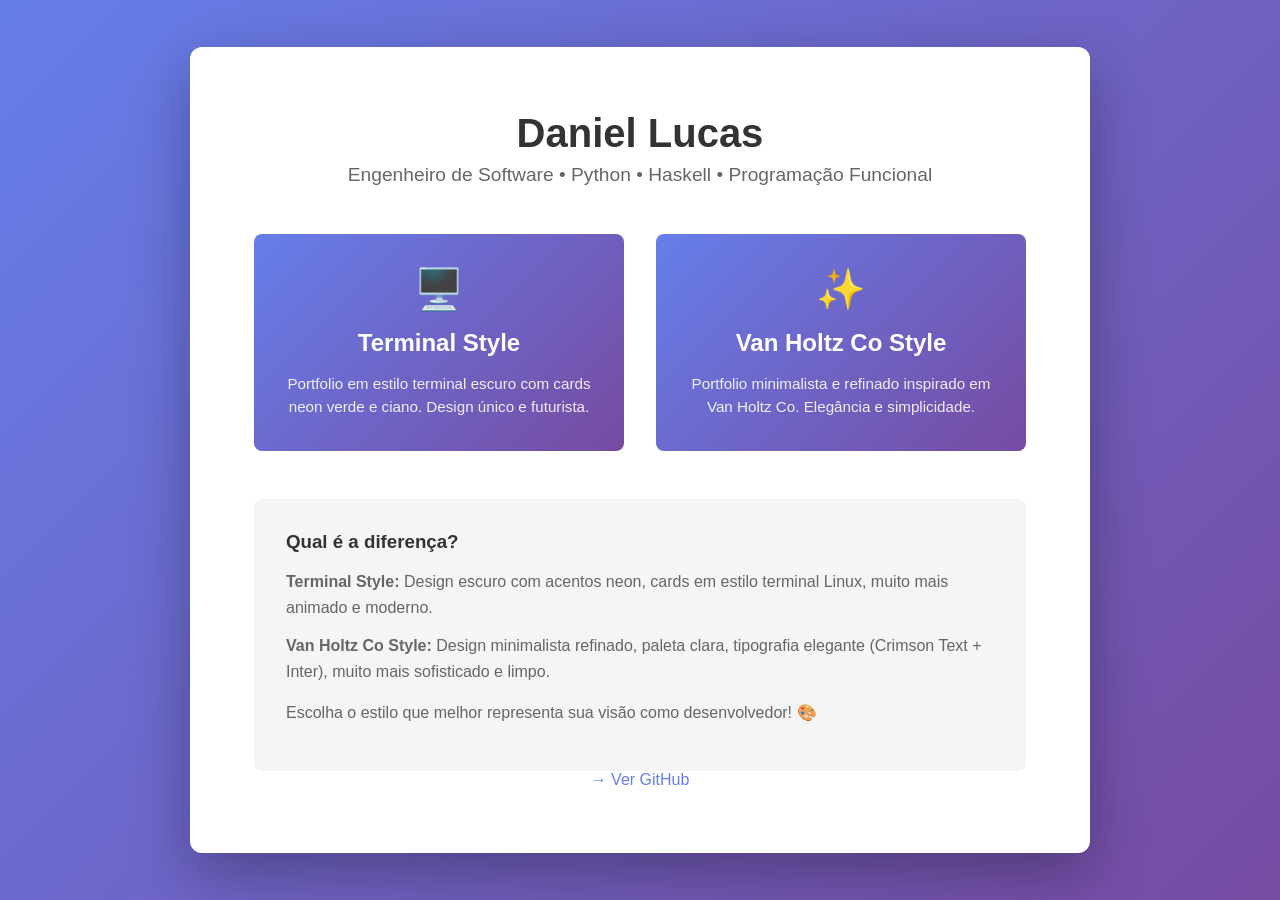
==== select.html @ fbceaf22 "heh" ====
<!DOCTYPE html>
<html lang="pt-BR">
<head>
    <meta charset="UTF-8">
    <meta name="viewport" content="width=device-width, initial-scale=1.0">
    <title>Daniel Lucas Portfólio</title>
    <style>
        * {
            margin: 0;
            padding: 0;
            box-sizing: border-box;
        }

        body {
            font-family: -apple-system, BlinkMacSystemFont, 'Segoe UI', Roboto, Oxygen, Ubuntu, Cantarell, sans-serif;
            background: linear-gradient(135deg, #667eea 0%, #764ba2 100%);
            min-height: 100vh;
            display: flex;
            align-items: center;
            justify-content: center;
            padding: 2rem;
        }

        .container {
            background: white;
            border-radius: 12px;
            box-shadow: 0 20px 60px rgba(0, 0, 0, 0.3);
            max-width: 900px;
            padding: 4rem;
            text-align: center;
        }

        h1 {
            font-size: 2.5rem;
            margin-bottom: 0.5rem;
            color: #333;
        }

        .subtitle {
            font-size: 1.2rem;
            color: #666;
            margin-bottom: 3rem;
        }

        .grid {
            display: grid;
            grid-template-columns: repeat(auto-fit, minmax(300px, 1fr));
            gap: 2rem;
            margin-bottom: 3rem;
        }

        .card {
            background: linear-gradient(135deg, #667eea 0%, #764ba2 100%);
            border-radius: 8px;
            padding: 2rem;
            text-decoration: none;
            color: white;
            transition: transform 0.3s, box-shadow 0.3s;
            display: flex;
            flex-direction: column;
            gap: 1rem;
        }

        .card:hover {
            transform: translateY(-8px);
            box-shadow: 0 20px 40px rgba(102, 126, 234, 0.4);
        }

        .card-title {
            font-size: 1.5rem;
            font-weight: 600;
        }

        .card-description {
            font-size: 0.95rem;
            opacity: 0.9;
            line-height: 1.5;
        }

        .card-icon {
            font-size: 2.5rem;
        }

        .footer-link {
            color: #667eea;
            text-decoration: none;
            font-weight: 500;
            margin-top: 2rem;
        }

        .footer-link:hover {
            text-decoration: underline;
        }

        .info {
            background: #f5f5f5;
            padding: 2rem;
            border-radius: 8px;
            margin-top: 2rem;
            text-align: left;
        }

        .info h3 {
            margin-bottom: 1rem;
            color: #333;
        }

        .info p {
            color: #666;
            line-height: 1.6;
            margin-bottom: 0.8rem;
        }

        @media (max-width: 600px) {
            .container {
                padding: 2rem;
            }

            h1 {
                font-size: 1.8rem;
            }

            .grid {
                grid-template-columns: 1fr;
            }
        }
    </style>
</head>
<body>
    <div class="container">
        <h1>Daniel Lucas</h1>
        <p class="subtitle">Engenheiro de Software • Python • Haskell • Programação Funcional</p>

        <div class="grid">
            <a href="./index.html" class="card">
                <div class="card-icon">🖥️</div>
                <div class="card-title">Terminal Style</div>
                <p class="card-description">Portfolio em estilo terminal escuro com cards neon verde e ciano. Design único e futurista.</p>
            </a>

            <a href="./vanholtz-style/index.html" class="card">
                <div class="card-icon">✨</div>
                <div class="card-title">Van Holtz Co Style</div>
                <p class="card-description">Portfolio minimalista e refinado inspirado em Van Holtz Co. Elegância e simplicidade.</p>
            </a>
        </div>

        <div class="info">
            <h3>Qual é a diferença?</h3>
            <p><strong>Terminal Style:</strong> Design escuro com acentos neon, cards em estilo terminal Linux, muito mais animado e moderno.</p>
            <p><strong>Van Holtz Co Style:</strong> Design minimalista refinado, paleta clara, tipografia elegante (Crimson Text + Inter), muito mais sofisticado e limpo.</p>
            <p style="margin-top: 1rem;">Escolha o estilo que melhor representa sua visão como desenvolvedor! 🎨</p>
        </div>

        <a href="https://github.com/Dan-Martins-Cypher" class="footer-link">→ Ver GitHub</a>
    </div>
</body>
</html>
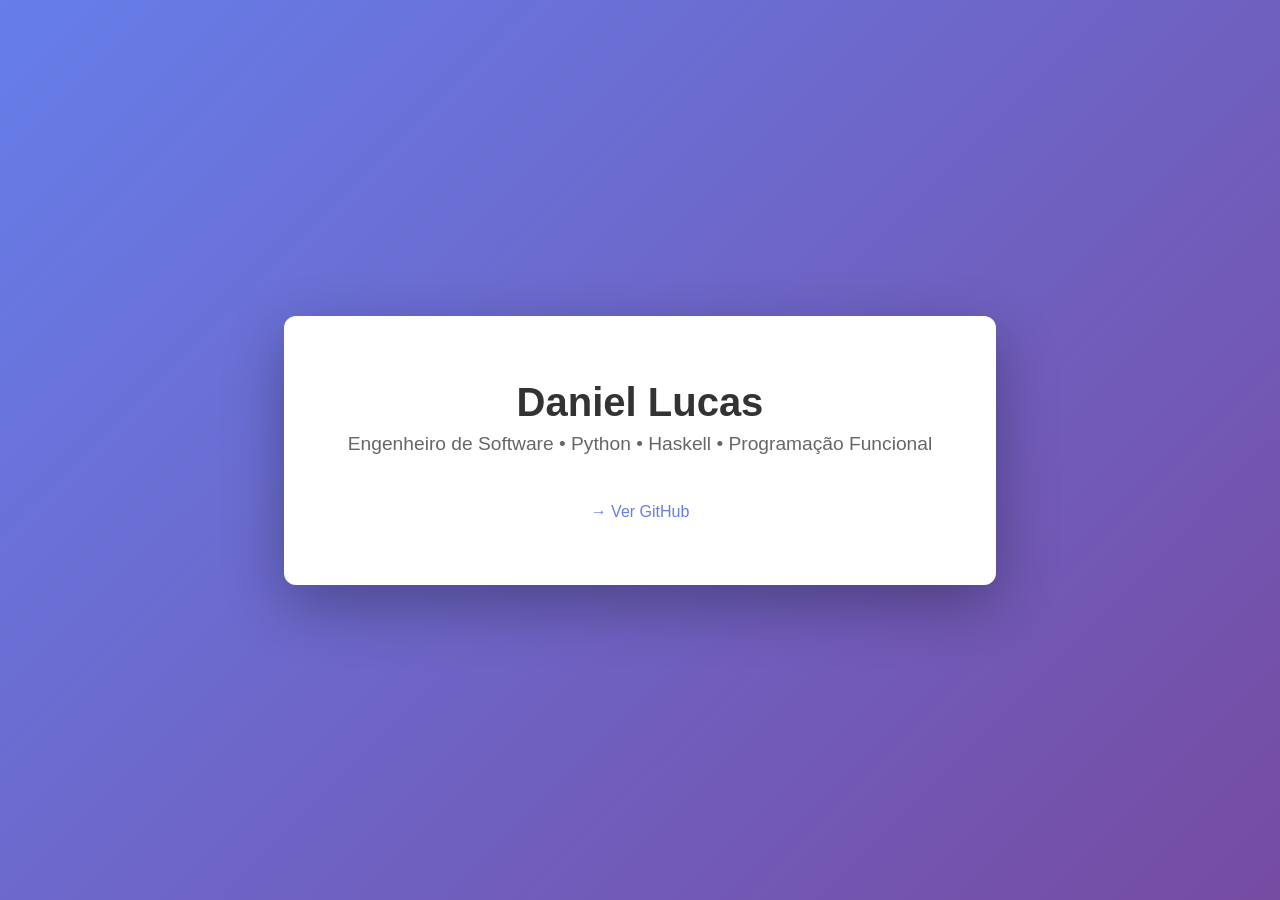
==== commit f666ac52: "hahaha Removed content from select.html and retained footer link." ====
--- a/select.html
+++ b/select.html
@@ -131,27 +131,7 @@
         <h1>Daniel Lucas</h1>
         <p class="subtitle">Engenheiro de Software • Python • Haskell • Programação Funcional</p>
 
-        <div class="grid">
-            <a href="./index.html" class="card">
-                <div class="card-icon">🖥️</div>
-                <div class="card-title">Terminal Style</div>
-                <p class="card-description">Portfolio em estilo terminal escuro com cards neon verde e ciano. Design único e futurista.</p>
-            </a>
-
-            <a href="./vanholtz-style/index.html" class="card">
-                <div class="card-icon">✨</div>
-                <div class="card-title">Van Holtz Co Style</div>
-                <p class="card-description">Portfolio minimalista e refinado inspirado em Van Holtz Co. Elegância e simplicidade.</p>
-            </a>
-        </div>
-
-        <div class="info">
-            <h3>Qual é a diferença?</h3>
-            <p><strong>Terminal Style:</strong> Design escuro com acentos neon, cards em estilo terminal Linux, muito mais animado e moderno.</p>
-            <p><strong>Van Holtz Co Style:</strong> Design minimalista refinado, paleta clara, tipografia elegante (Crimson Text + Inter), muito mais sofisticado e limpo.</p>
-            <p style="margin-top: 1rem;">Escolha o estilo que melhor representa sua visão como desenvolvedor! 🎨</p>
-        </div>
-
+     
         <a href="https://github.com/Dan-Martins-Cypher" class="footer-link">→ Ver GitHub</a>
     </div>
 </body>
